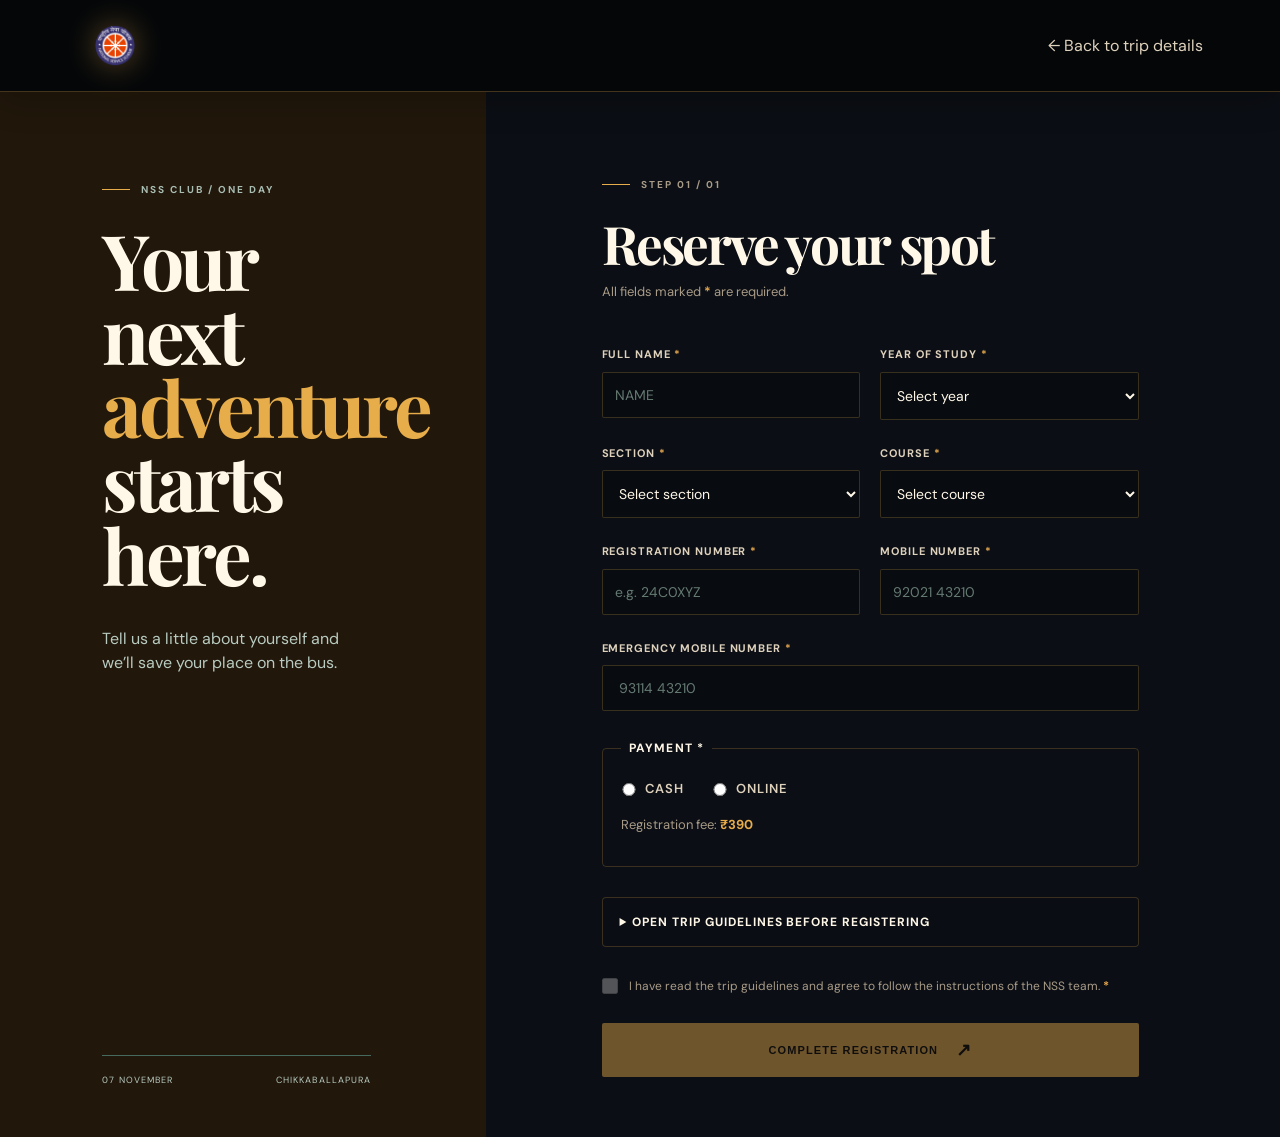
==== register.html @ 86bd32f6 "Build NSS trek registration site Co-authored-by: Copilot <223556219+Copilot@users.noreply.github.com" ====
<!DOCTYPE html>
<html lang="en">

<head>
  <meta charset="UTF-8">
  <meta name="viewport" content="width=device-width, initial-scale=1.0">
  <title>Register | NSS Chikkaballapura Trek</title>
  <link rel="preconnect" href="https://fonts.googleapis.com">
  <link rel="preconnect" href="https://fonts.gstatic.com" crossorigin>
  <link
    href="https://fonts.googleapis.com/css2?family=DM+Sans:wght@400;500;600;700&family=Playfair+Display:wght@600;700;800&display=swap"
    rel="stylesheet">
  <link rel="stylesheet" href="styles.css">
</head>

<body class="register-page">
  <header class="site-header">
    <a class="brand" href="index.html" aria-label="NSS Club home"><img class="nss-logo" src="nss_logo.webp"
        alt="National Service Scheme logo"></a>
    <a class="back-link" href="index.html">← Back to trip details</a>
  </header>
  <main class="registration-layout">
    <aside class="registration-aside">
      <p class="eyebrow eyebrow-light"><span></span> NSS CLUB / ONE DAY</p>
      <h1>Your next<br><em>adventure</em><br>starts here.</h1>
      <p>Tell us a little about yourself and we’ll save your place on the bus.</p>
      <div class="aside-bottom"><span>07 NOVEMBER</span><span>CHIKKABALLAPURA</span></div>
    </aside>
    <section class="registration-form-wrap">
      <div class="form-header">
        <p class="eyebrow"><span></span> STEP 01 / 01</p>
        <h2>Reserve your spot</h2>
        <p>All fields marked <b>*</b> are required.</p>
      </div>
      <form id="registration-form">
        <div class="form-grid">
          <label>Full name <b>*</b><input type="text" name="name" placeholder="NAME" required></label>
          <label>Year of study <b>*</b><select name="year" required>
              <option value="" disabled selected>Select year</option>
              <option>First year</option>
              <option>Second year</option>
              <option>Third year</option>
            </select></label>
          <label>Section <b>*</b><select name="section" required>
              <option value="" disabled selected>Select section</option>
              <option>A</option>
              <option>B</option>
              <option>C</option>
              <option>D</option>
              <option>E</option>
            </select></label>
          <label>Course <b>*</b><select name="course" required>
              <option value="" disabled selected>Select course</option>
              <option>BCA</option>
              <option>BBA</option>
              <option>B.Com</option>
              <option>BA</option>
            </select></label>
          <label>Registration number <b>*</b><input type="text" name="regno" placeholder="e.g. 24C0XYZ"
              required></label>
          <label>Mobile number <b>*</b><input type="tel" name="mobile" placeholder="92021 43210" required></label>
          <label class="full-width">Emergency mobile number <b>*</b><input type="tel" name="emergencyMobile"
              placeholder=" 93114 43210" required></label>
        </div>
        <fieldset class="payment-options">
          <legend>Payment <b>*</b></legend>
          <label class="payment-choice"><input type="radio" name="paymentMethod" value="Cash" required> Cash</label>
          <label class="payment-choice"><input type="radio" name="paymentMethod" value="Online" required> Online</label>
          <p class="payment-amount">Registration fee: <strong>₹390</strong></p>
          <div class="cash-message" id="cash-message" hidden>Cash payment selected. Your registration will be confirmed after the NSS team receives and verifies your payment.</div>
          <div class="online-payment" id="online-payment" hidden>
            <div class="scanner-frame"><img src="qrr.jpeg" alt="Scan this QR code to pay the registration fee"></div>
            <p>Scan to pay ₹390 using any UPI app.</p>
            <p>UPI ID: <strong>sridharsuji2015@oksbi</strong></p>
            <label>Upload payment screenshot <b>*</b><input id="payment-proof" type="file" name="paymentProof" accept="image/*"></label>
          </div>
        </fieldset>
        <details class="trip-guidelines" id="trip-guidelines">
          <summary>Open trip guidelines before registering</summary>
          <p>Carry comfortable walking shoes, water, personal medication, and a valid college ID. Follow the NSS team’s
            instructions, stay with the group, and help keep every location clean.</p>
        </details>
        <label class="check-label"><input id="guidelines-accepted" type="checkbox" required disabled><span>I have read
            the trip guidelines and agree to follow the instructions of the NSS team. <b>*</b></span></label>
        <button class="button button-primary submit-button" type="submit" disabled>Complete registration
          <span>↗</span></button>
      </form>
      <div class="success-message" id="success-message" hidden>
        <div class="success-icon">✓</div>
        <p class="eyebrow"><span></span> YOU’RE ON THE LIST</p>
        <h2>See you,<br><em id="success-name">on the trail.</em></h2>
        <p>Your registration is recorded as <strong id="success-number">Registration #—</strong> and is pending payment verification. The NSS team will confirm your place after checking the payment.</p><a
          class="text-link" href="index.html">Return to trip details <span>↗</span></a>
      </div>
    </section>
  </main>
  <script src="script.js"></script>
</body>

</html>
---- styles.css ----
:root {
    --bg: #0c1614;
    --surface: #11211d;
    --surface-2: #182b25;
    --forest: #1b5a46;
    --cream: #f2eee4;
    --gold: #e6a84e;
    --mint: #b5ccc0;
    --muted: #8ea29a;
    --line: rgba(181, 204, 192, .18);
    --shadow: 0 25px 80px rgba(0, 0, 0, .3)
}

* {
    box-sizing: border-box
}

html {
    scroll-behavior: smooth
}

body {
    margin: 0;
    background: var(--bg);
    color: var(--cream);
    font-family: "DM Sans", sans-serif;
    font-size: 16px;
    line-height: 1.5
}

body:before {
    content: "";
    position: fixed;
    inset: 0;
    pointer-events: none;
    opacity: .16;
    background-image: linear-gradient(rgba(255, 255, 255, .025) 1px, transparent 1px), linear-gradient(90deg, rgba(255, 255, 255, .025) 1px, transparent 1px);
    background-size: 50px 50px;
    mask-image: linear-gradient(to bottom, black, transparent 90%);
    z-index: -1
}

a {
    color: inherit;
    text-decoration: none
}

.site-header {
    height: 92px;
    padding: 0 6vw;
    display: flex;
    align-items: center;
    justify-content: space-between;
    border-bottom: 1px solid var(--line);
    position: relative;
    z-index: 5;
    background: rgba(12, 22, 20, .88);
    backdrop-filter: blur(16px)
}

.brand {
    display: inline-flex;
    align-items: center
}

.logo-slot {
    display: grid;
    place-items: center;
    width: 60px;
    height: 60px;
    border: 1px dashed rgba(230, 168, 78, .8);
    border-radius: 50%;
    color: var(--gold);
    font-size: 7px;
    line-height: 1.1;
    text-align: center;
    letter-spacing: .12em;
    font-weight: 700
}

.main-nav {
    display: flex;
    align-items: center;
    gap: 38px;
    font-size: 13px
}

.main-nav a:not(.nav-cta),
.back-link {
    color: var(--mint)
}

.main-nav a:not(.nav-cta):hover,
.back-link:hover {
    color: var(--gold)
}

.nav-cta {
    border: 1px solid var(--gold);
    color: var(--gold);
    padding: 12px 17px;
    border-radius: 2px
}

.nav-cta span,
.button span {
    padding-left: 18px;
    font-size: 18px
}

.menu-toggle {
    display: none;
    border: 0;
    background: none;
    font-size: 22px;
    color: var(--cream)
}

.hero {
    min-height: 650px;
    padding: 74px 6vw 112px;
    display: grid;
    grid-template-columns: 45% 55%;
    align-items: center
}

.eyebrow {
    font-size: 10px;
    letter-spacing: .2em;
    font-weight: 700;
    color: var(--muted);
    display: flex;
    align-items: center;
    gap: 11px;
    margin: 0 0 26px
}

.eyebrow span {
    height: 1px;
    width: 28px;
    background: var(--gold);
    display: inline-block
}

.hero h1,
h1,
h2 {
    font-family: "Playfair Display", serif;
    line-height: .96;
    letter-spacing: -.045em;
    margin: 0;
    font-weight: 700
}

.hero h1 {
    font-size: clamp(65px, 8vw, 130px)
}

em {
    color: var(--gold);
    font-style: normal
}

.hero-intro {
    color: var(--mint);
    max-width: 390px;
    margin: 32px 0;
    font-size: 16px
}

.hero-actions {
    display: flex;
    align-items: center;
    gap: 27px
}

.button {
    display: inline-flex;
    align-items: center;
    justify-content: center;
    padding: 16px 20px;
    border: 0;
    border-radius: 2px;
    font-size: 11px;
    font-weight: 700;
    letter-spacing: .1em;
    text-transform: uppercase;
    cursor: pointer;
    transition: transform .2s, background .2s
}

.button:hover {
    transform: translateY(-3px)
}

.button-primary {
    background: var(--gold);
    color: #17231e
}

.button-primary:hover {
    background: #f2bd69
}

.button-light {
    background: var(--cream);
    color: #13241e
}

.text-link {
    font-size: 11px;
    font-weight: 700;
    letter-spacing: .08em;
    text-transform: uppercase;
    border-bottom: 1px solid #527467;
    padding-bottom: 4px;
    color: var(--mint)
}

.text-link span {
    padding-left: 10px;
    font-size: 17px
}

.hero-art {
    height: 510px;
    position: relative;
    margin-left: 4vw
}

.hero-image {
    height: 100%;
    background: linear-gradient(125deg, rgba(13, 49, 38, .45), rgba(13, 65, 47, .05)), url("pexels-suhashanjar-34271586.jpg") center/cover;
    border-radius: 180px 180px 6px 6px;
    box-shadow: var(--shadow);
    filter: saturate(.8)
}

.floating-stamp {
    position: absolute;
    left: -38px;
    top: 43px;
    background: var(--gold);
    border-radius: 50%;
    width: 108px;
    height: 108px;
    display: flex;
    flex-direction: column;
    align-items: center;
    justify-content: center;
    color: #17382d;
    transform: rotate(-12deg);
    box-shadow: 0 9px 30px rgba(0, 0, 0, .25)
}

.floating-stamp span {
    font: 700 35px "Playfair Display"
}

.floating-stamp small {
    font-size: 8px;
    line-height: 1.1;
    letter-spacing: .1em;
    text-align: center
}

.hero-note {
    position: absolute;
    right: -27px;
    bottom: -25px;
    background: var(--forest);
    color: #dfe8e1;
    padding: 20px 24px;
    font: italic 16px "Playfair Display";
    line-height: 1.25;
    box-shadow: var(--shadow)
}

.ticker {
    overflow: hidden;
    background: var(--gold);
    color: #17382d;
    padding: 13px 0;
    font-size: 10px;
    letter-spacing: .2em;
    white-space: nowrap;
    font-weight: 700
}

.ticker-track {
    display: flex;
    justify-content: center;
    width: 100%
}

.ticker-track span {
    display: block;
    text-align: center
}

.ticker-track span[aria-hidden="true"] {
    display: none
}

.section {
    padding: 125px 8vw
}

.journey-section {
    background: var(--surface)
}

.section-heading {
    display: grid;
    grid-template-columns: 1fr 1.4fr .9fr;
    gap: 45px;
    align-items: end;
    margin-bottom: 70px
}

.section-heading h2,
.details-title h2 {
    font-size: clamp(45px, 5vw, 74px)
}

.section-heading>p:last-child {
    color: var(--muted);
    font-size: 14px;
    max-width: 270px;
    margin: 0 0 5px
}

.destination-grid {
    display: grid;
    grid-template-columns: repeat(2, 1fr);
    gap: 34px;
    max-width: 980px;
    margin: 0 auto
}

.destination-card {
    min-width: 0
}

.offset-card {
    margin-top: 78px
}

.destination-photo {
    height: 350px;
    background-size: cover;
    background-position: center;
    position: relative;
    box-shadow: 0 20px 50px rgba(0, 0, 0, .22)
}

.destination-photo:after {
    content: "";
    position: absolute;
    inset: 0;
    background: linear-gradient(0deg, rgba(5, 17, 13, .5), transparent 50%)
}

.destination-photo span {
    position: absolute;
    z-index: 1;
    top: 16px;
    left: 16px;
    color: white;
    border: 1px solid rgba(255, 255, 255, .7);
    border-radius: 50%;
    font-size: 11px;
    width: 35px;
    height: 35px;
    display: grid;
    place-items: center
}

.photo-one {
    background-image: linear-gradient(0deg, rgba(12, 50, 39, .2), transparent), url("Avalabetta.jpg")
}

.photo-two {
    background-image: linear-gradient(0deg, rgba(12, 50, 39, .2), transparent), url("1687922125-mask-group-3.avif")
}

.card-copy {
    display: flex;
    justify-content: space-between;
    gap: 16px;
    padding-top: 20px
}

.card-kicker {
    font-size: 9px;
    letter-spacing: .15em;
    color: var(--gold);
    margin: 0 0 7px
}

.card-copy h3 {
    font: 700 24px "Playfair Display";
    margin: 0
}

.card-copy>p {
    color: var(--muted);
    font-size: 12px;
    max-width: 180px;
    margin: 2px 0
}

.feature-band {
    background: #12392f;
    color: #f7f3ea;
    display: grid;
    grid-template-columns: 1fr 1fr;
    min-height: 560px
}

.feature-image {
    background: url("https://images.unsplash.com/photo-1500534623283-312aade485b7?auto=format&fit=crop&w=1200&q=85") center/cover;
    min-height: 450px;
    filter: saturate(.7)
}

.feature-copy {
    padding: 110px 10vw 90px 9vw
}

.eyebrow-light {
    color: #a9bdb3
}

.feature-copy h2,
.final-cta h2 {
    font-size: clamp(56px, 6vw, 88px)
}

.feature-copy>p:not(.eyebrow) {
    color: #c1cec6;
    max-width: 340px;
    margin: 30px 0
}

.details-section {
    display: grid;
    grid-template-columns: 1fr 1.5fr;
    gap: 15vw;
    background: var(--bg)
}

.details-list {
    padding-top: 11px
}

.detail-row {
    display: flex;
    justify-content: space-between;
    border-top: 1px solid var(--line);
    padding: 22px 0;
    gap: 20px
}

.detail-row span {
    font-size: 10px;
    letter-spacing: .15em;
    color: var(--muted)
}

.detail-row strong {
    font-size: 14px
}

.detail-row small {
    font-weight: 400;
    color: var(--muted)
}

.editable-row strong {
    color: var(--gold);
    font-weight: 500
}

.final-cta {
    text-align: center;
    background: var(--gold);
    color: #172b23;
    padding: 100px 20px
}

.final-cta .eyebrow {
    justify-content: center;
    color: #315b4b
}

.final-cta em {
    color: #315b4b
}

.final-cta .button {
    margin-top: 35px;
    background: #12392f;
    color: var(--cream)
}

.site-footer {
    padding: 26px 6vw;
    display: flex;
    justify-content: space-between;
    background: #08110f;
    color: #829a90;
    font-size: 9px;
    letter-spacing: .15em
}

.site-footer b {
    color: var(--gold);
    font-size: 15px;
    margin-left: 8px
}

.register-page {
    background: var(--surface)
}

.register-page .site-header {
    background: rgba(12, 22, 20, .95)
}

.registration-layout {
    display: grid;
    grid-template-columns: 38% 62%;
    min-height: calc(100vh - 92px)
}

.registration-aside {
    background: #12392f;
    color: #f8f2e7;
    padding: 90px 9vw 50px 8vw;
    display: flex;
    flex-direction: column
}

.registration-aside h1 {
    font-size: clamp(56px, 6vw, 88px)
}

.registration-aside>p:not(.eyebrow) {
    color: #b9cbc1;
    max-width: 270px;
    margin-top: 35px
}

.aside-bottom {
    margin-top: auto;
    display: flex;
    justify-content: space-between;
    font-size: 9px;
    letter-spacing: .12em;
    color: #b9cbc1;
    border-top: 1px solid #466b5e;
    padding-top: 18px
}

.registration-form-wrap {
    padding: 85px 11vw 60px 9vw;
    max-width: 820px
}

.form-header h2 {
    font-size: 53px;
    margin-bottom: 13px
}

.form-header>p:last-child {
    color: var(--muted);
    font-size: 13px
}

.form-header b,
label b {
    color: #e6a84e
}

.form-grid {
    display: grid;
    grid-template-columns: 1fr 1fr;
    gap: 25px 20px;
    margin-top: 45px
}

label {
    font-size: 11px;
    letter-spacing: .08em;
    text-transform: uppercase;
    color: var(--mint);
    font-weight: 700
}

label span {
    font-weight: 400;
    color: var(--muted);
    text-transform: none;
    letter-spacing: 0
}

input,
select,
textarea {
    display: block;
    width: 100%;
    margin-top: 9px;
    border: 1px solid var(--line);
    background: #0c1916;
    border-radius: 2px;
    padding: 13px 12px;
    font: 14px "DM Sans";
    color: var(--cream);
    outline: none
}

select option {
    background: #11211d
}

textarea {
    resize: vertical
}

input::placeholder,
textarea::placeholder {
    color: #657a71
}

input:focus,
select:focus,
textarea:focus {
    border-color: var(--gold);
    box-shadow: 0 0 0 2px rgba(230, 168, 78, .13)
}

.full-width {
    grid-column: 1/-1
}

.check-label {
    display: flex;
    gap: 11px;
    align-items: flex-start;
    text-transform: none;
    letter-spacing: 0;
    font-size: 12px;
    line-height: 1.5;
    margin: 30px 0 28px;
    color: var(--muted);
    font-weight: 400
}

.check-label input {
    width: 16px;
    height: 16px;
    margin: 1px 0 0;
    accent-color: var(--gold);
    flex: none
}

.check-label a {
    text-decoration: underline;
    color: var(--cream)
}

.submit-button {
    width: 100%
}

.trip-guidelines {
    margin: 30px 0 18px;
    border: 1px solid var(--line);
    background: rgba(20, 51, 42, .42);
    border-radius: 4px;
    color: var(--mint)
}

.trip-guidelines summary {
    padding: 15px 17px;
    color: var(--cream);
    cursor: pointer;
    font-size: 12px;
    font-weight: 700;
    letter-spacing: .08em;
    text-transform: uppercase
}

.trip-guidelines p {
    margin: 0;
    padding: 0 17px 17px;
    color: var(--muted);
    font-size: 13px
}

.check-label input:disabled {
    cursor: not-allowed;
    opacity: .45
}

.submit-button:disabled {
    cursor: not-allowed;
    opacity: .45;
    box-shadow: none;
    transform: none
}

.payment-options {
    margin: 28px 0 20px;
    padding: 18px;
    border: 1px solid var(--line);
    border-radius: 4px
}

.payment-options legend {
    padding: 0 8px;
    color: var(--cream);
    font-size: 12px;
    font-weight: 700;
    letter-spacing: .1em;
    text-transform: uppercase
}

.payment-choice {
    display: inline-flex;
    align-items: center;
    width: auto;
    margin: 4px 24px 12px 0;
    color: var(--mint);
    font-size: 13px;
    font-weight: 600
}

.payment-choice input {
    width: 16px;
    margin: 0 8px 0 0
}

.payment-amount {
    margin: 4px 0 14px;
    color: var(--muted);
    font-size: 13px
}

.payment-amount strong,
.online-payment strong {
    color: var(--gold)
}

.cash-message {
    padding: 12px;
    border-left: 2px solid var(--gold);
    background: rgba(231, 173, 75, .08);
    color: var(--mint);
    font-size: 13px
}

.online-payment {
    padding-top: 8px;
    color: var(--muted);
    font-size: 13px
}

.scanner-frame {
    width: min(220px, 100%);
    aspect-ratio: 1;
    overflow: hidden;
    margin: 0 auto 14px;
    background: #fff;
    border-radius: 4px
}

.online-payment img {
    display: block;
    width: 100%;
    height: 100%;
    object-fit: contain;
    transform: scale(1.65)
}

.online-payment label {
    display: block;
    margin-top: 16px
}

.online-payment input[type="file"] {
    margin-top: 9px
}

.success-message {
    padding: 80px 0
}

.success-icon {
    width: 56px;
    height: 56px;
    background: var(--gold);
    color: #183d30;
    border-radius: 50%;
    display: grid;
    place-items: center;
    font-size: 25px;
    margin-bottom: 35px
}

.success-message h2 {
    font-size: 67px
}

.success-message>p:not(.eyebrow) {
    color: var(--muted);
    max-width: 380px;
    margin: 25px 0 32px
}

@media(max-width:800px) {
    .site-header {
        height: 78px;
        padding: 0 6vw
    }

    .main-nav {
        display: none
    }

    .main-nav.is-open {
        display: flex;
        position: absolute;
        top: 78px;
        left: 0;
        right: 0;
        padding: 22px 7vw;
        flex-direction: column;
        align-items: stretch;
        gap: 18px;
        background: #0c1614;
        border-bottom: 1px solid var(--line);
        box-shadow: var(--shadow)
    }

    .main-nav.is-open .nav-cta {
        text-align: center
    }

    .menu-toggle {
        display: block
    }

    .hero {
        display: block;
        padding: 55px 7vw 70px
    }

    .hero h1 {
        font-size: 76px
    }

    .hero-art {
        height: 420px;
        margin: 65px 0 0
    }

    .hero-note {
        right: -10px
    }

    .section {
        padding: 80px 7vw
    }

    .section-heading {
        display: block;
        margin-bottom: 50px
    }

    .section-heading h2 {
        margin: 20px 0
    }

    .destination-grid {
        display: block
    }

    .destination-card,
    .offset-card {
        margin: 0 0 48px
    }

    .destination-photo {
        height: 360px
    }

    .feature-band {
        display: block
    }

    .feature-image {
        height: 330px;
        min-height: 0
    }

    .feature-copy {
        padding: 75px 10vw
    }

    .details-section {
        display: block
    }

    .details-title {
        margin-bottom: 45px
    }

    .registration-layout {
        display: block
    }

    .registration-aside {
        min-height: 500px;
        padding: 65px 9vw 40px
    }

    .registration-form-wrap {
        padding: 65px 8vw
    }

    .form-grid {
        grid-template-columns: 1fr
    }

    .full-width {
        grid-column: auto
    }

    .site-footer {
        padding: 22px 6vw
    }

    .site-footer span:last-child {
        display: none
    }
}

@media(max-width:450px) {
    .hero h1 {
        font-size: 62px
    }

    .hero-art {
        height: 350px
    }

    .floating-stamp {
        left: -15px
    }

    .hero-note {
        font-size: 13px;
        padding: 15px
    }

    .card-copy {
        display: block
    }

    .card-copy>p {
        margin-top: 12px
    }

    .registration-aside h1 {
        font-size: 60px
    }
}

/* Polished theme and responsive finishing touches */
:root {
    --bg: #071412;
    --surface: #0d211c;
    --surface-2: #14332a;
    --forest: #1d6b52;
    --cream: #f7f2e8;
    --gold: #f2ad45;
    --mint: #c0d6cc;
    --muted: #91aaa0;
    --line: rgba(192, 214, 204, .2);
    --shadow: 0 24px 70px rgba(0, 0, 0, .42)
}

body {
    overflow-x: hidden;
    background:
        radial-gradient(circle at 75% 12%, rgba(29, 107, 82, .18), transparent 28rem),
        var(--bg)
}

.site-header {
    min-height: 92px;
    border-bottom-color: rgba(242, 173, 69, .22);
    box-shadow: 0 8px 35px rgba(0, 0, 0, .2)
}

.brand {
    position: relative;
    z-index: 1
}

.nss-logo {
    display: block;
    width: 60px;
    height: 60px;
    object-fit: contain;
    border-radius: 50%;
    filter: drop-shadow(0 0 12px rgba(242, 173, 69, .3));
    transition: transform .25s ease, filter .25s ease
}

.brand:hover .nss-logo {
    transform: scale(1.06) rotate(3deg);
    filter: drop-shadow(0 0 18px rgba(242, 173, 69, .55))
}

.main-nav a:not(.nav-cta),
.back-link {
    transition: color .2s ease, text-shadow .2s ease
}

.main-nav a:not(.nav-cta):hover,
.back-link:hover {
    color: var(--gold);
    text-shadow: 0 0 16px rgba(242, 173, 69, .42)
}

.nav-cta,
.button-primary {
    box-shadow: 0 0 0 rgba(242, 173, 69, 0);
    transition: transform .2s ease, background .2s ease, box-shadow .2s ease
}

.nav-cta:hover,
.button-primary:hover {
    box-shadow: 0 0 24px rgba(242, 173, 69, .3)
}

.hero-image,
.destination-photo,
.feature-image {
    box-shadow: 0 20px 55px rgba(0, 0, 0, .42), 0 0 30px rgba(29, 107, 82, .16)
}

.floating-stamp {
    box-shadow: 0 10px 35px rgba(0, 0, 0, .35), 0 0 26px rgba(242, 173, 69, .22)
}

.hero-note {
    box-shadow: 0 14px 35px rgba(0, 0, 0, .34), 0 0 22px rgba(29, 107, 82, .25)
}

.menu-toggle {
    padding: 8px;
    cursor: pointer;
    border-radius: 6px;
    transition: color .2s ease, background .2s ease
}

.menu-toggle:hover {
    color: var(--gold);
    background: rgba(242, 173, 69, .1)
}

@media(max-width:800px) {
    .site-header {
        min-height: 76px;
        height: 76px
    }

    .nss-logo {
        width: 50px;
        height: 50px
    }

    .main-nav.is-open {
        top: 76px;
        padding: 24px 7vw 28px;
        background: rgba(7, 20, 18, .97);
        backdrop-filter: blur(18px);
        box-shadow: 0 18px 35px rgba(0, 0, 0, .35), 0 0 25px rgba(29, 107, 82, .16)
    }

    .hero h1 {
        font-size: clamp(3.8rem, 13vw, 6rem)
    }

    .hero-intro {
        max-width: 34rem
    }

    .hero-actions {
        flex-wrap: wrap
    }

    .hero-art {
        width: 100%;
        max-width: 620px;
        margin-inline: auto
    }

    .destination-grid {
        max-width: 620px;
        margin-inline: auto
    }

    .destination-photo {
        height: clamp(260px, 55vw, 360px)
    }

    .card-copy {
        align-items: flex-start
    }

    .details-list {
        width: 100%
    }

    .detail-row {
        align-items: baseline
    }
}

@media(max-width:450px) {
    .section,
    .hero {
        padding-left: 6vw;
        padding-right: 6vw
    }

    .hero {
        padding-top: 44px
    }

    .hero h1 {
        font-size: clamp(3.3rem, 16vw, 4.5rem)
    }

    .hero-intro {
        font-size: 14px
    }

    .hero-actions {
        align-items: stretch;
        flex-direction: column;
        gap: 18px
    }

    .hero-actions .button,
    .hero-actions .text-link {
        width: fit-content
    }

    .hero-art {
        height: 330px;
        margin-top: 52px
    }

    .hero-note {
        right: -4px;
        bottom: -18px;
        max-width: 150px
    }

    .floating-stamp {
        width: 86px;
        height: 86px;
        left: -10px;
        top: 22px
    }

    .floating-stamp span {
        font-size: 28px
    }

    .destination-photo {
        height: 270px
    }

    .card-copy h3 {
        font-size: 22px
    }

    .detail-row {
        display: block;
        padding: 17px 0
    }

    .detail-row strong {
        display: block;
        margin-top: 5px;
        font-size: 13px
    }

    .site-footer {
        gap: 12px;
        flex-wrap: wrap
    }
}

/* Black and gold theme */
:root {
    --bg: #050608;
    --surface: #0b0e14;
    --surface-2: #111722;
    --forest: #24190b;
    --cream: #fff8e8;
    --gold: #e7ad4b;
    --mint: #dfd2bd;
    --muted: #a89b87;
    --line: rgba(231, 173, 75, .22);
    --shadow: 0 25px 80px rgba(0, 0, 0, .58)
}

body {
    background:
        radial-gradient(circle at 78% 10%, rgba(231, 173, 75, .1), transparent 28rem),
        var(--bg)
}

.site-header,
.register-page .site-header {
    background: rgba(5, 6, 8, .92);
    border-bottom-color: rgba(231, 173, 75, .28)
}

.logo-slot {
    border-color: rgba(231, 173, 75, .8)
}

.hero-image {
    background: linear-gradient(125deg, rgba(3, 8, 20, .55), rgba(8, 40, 62, .08)), url("pexels-suhashanjar-34271586.jpg") center/cover
}

.floating-stamp {
    background: var(--gold);
    color: #061017;
    box-shadow: 0 10px 35px rgba(0, 0, 0, .45), 0 0 28px rgba(231, 173, 75, .28)
}

.hero-note {
    background: #3a2810;
    box-shadow: 0 14px 35px rgba(0, 0, 0, .45), 0 0 24px rgba(231, 173, 75, .18)
}

.ticker,
.final-cta {
    background: var(--gold);
    color: #061017
}

.photo-one,
.photo-two {
    background-image: linear-gradient(0deg, rgba(2, 7, 17, .34), transparent), var(--destination-image)
}

.photo-one {
    --destination-image: url("Avalabetta.jpg")
}

.photo-two {
    --destination-image: url("1687922125-mask-group-3.avif")
}

.feature-band,
.registration-aside {
    background: #21170b
}

.feature-copy,
.registration-aside {
    color: var(--cream)
}

.final-cta em,
.final-cta .eyebrow {
    color: #073e59
}

.site-footer {
    background: #020305;
    color: #75879a
}

input,
select,
textarea {
    background: #080b10
}

.trip-guidelines,
.main-nav.is-open {
    background: rgba(11, 14, 20, .96)
}

.nss-logo {
    width: 76px;
    height: 76px;
    filter: drop-shadow(0 0 16px rgba(231, 173, 75, .42))
}

.brand:hover .nss-logo {
    filter: drop-shadow(0 0 25px rgba(231, 173, 75, .72))
}

.nav-cta,
.button-primary {
    box-shadow: 0 0 0 rgba(84, 217, 255, 0)
}

.nav-cta:hover,
.button-primary:hover {
    box-shadow: 0 0 25px rgba(231, 173, 75, .38)
}

.button-primary,
.nav-cta {
    color: #171006
}

.nav-cta {
    color: var(--gold)
}

@media(max-width:800px) {
    .nss-logo {
        width: 62px;
        height: 62px
    }
}
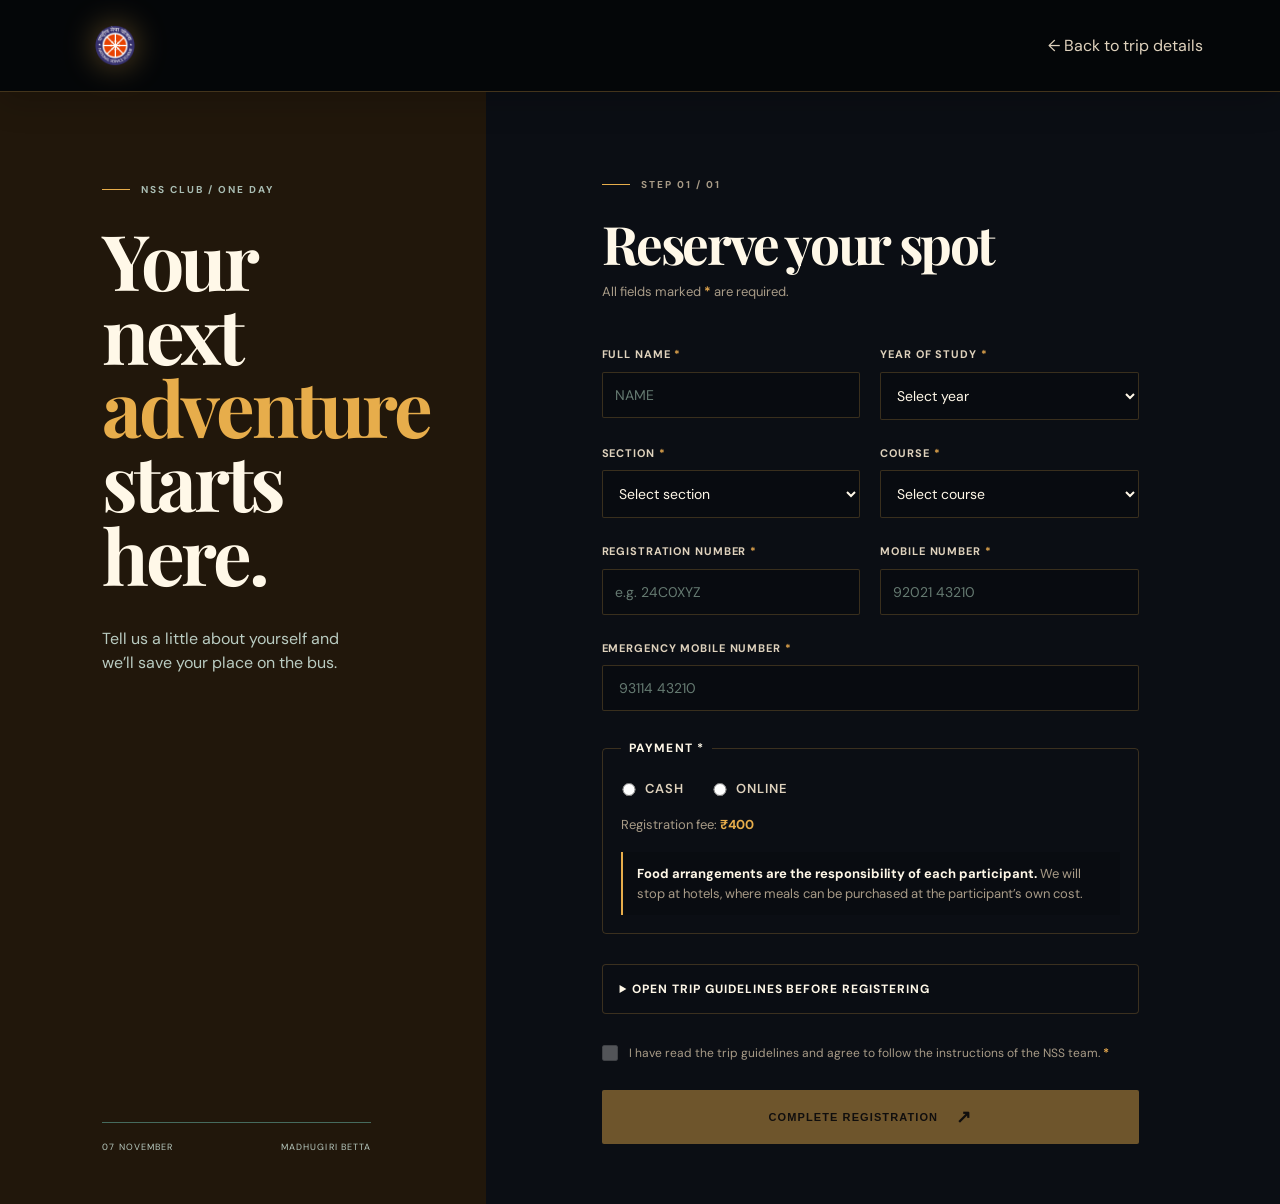
==== commit 7d12d66a: "Improve trek registration flow Co-authored-by: Copilot <223556219+Copilot@users.noreply.github.com>" ====
--- a/register.html
+++ b/register.html
@@ -4,7 +4,7 @@
 <head>
   <meta charset="UTF-8">
   <meta name="viewport" content="width=device-width, initial-scale=1.0">
-  <title>Register | NSS Chikkaballapura Trek</title>
+  <title>Register | Madhugiri Betta Trek</title>
   <link rel="preconnect" href="https://fonts.googleapis.com">
   <link rel="preconnect" href="https://fonts.gstatic.com" crossorigin>
   <link
@@ -24,7 +24,7 @@
       <p class="eyebrow eyebrow-light"><span></span> NSS CLUB / ONE DAY</p>
       <h1>Your next<br><em>adventure</em><br>starts here.</h1>
       <p>Tell us a little about yourself and we’ll save your place on the bus.</p>
-      <div class="aside-bottom"><span>07 NOVEMBER</span><span>CHIKKABALLAPURA</span></div>
+      <div class="aside-bottom"><span>07 NOVEMBER</span><span>MADHUGIRI BETTA</span></div>
     </aside>
     <section class="registration-form-wrap">
       <div class="form-header">
@@ -66,19 +66,46 @@
           <legend>Payment <b>*</b></legend>
           <label class="payment-choice"><input type="radio" name="paymentMethod" value="Cash" required> Cash</label>
           <label class="payment-choice"><input type="radio" name="paymentMethod" value="Online" required> Online</label>
-          <p class="payment-amount">Registration fee: <strong>₹390</strong></p>
+          <p class="payment-amount">Registration fee: <strong>₹400</strong></p>
           <div class="cash-message" id="cash-message" hidden>Cash payment selected. Your registration will be confirmed after the NSS team receives and verifies your payment.</div>
           <div class="online-payment" id="online-payment" hidden>
-            <div class="scanner-frame"><img src="qrr.jpeg" alt="Scan this QR code to pay the registration fee"></div>
-            <p>Scan to pay ₹390 using any UPI app.</p>
-            <p>UPI ID: <strong>sridharsuji2015@oksbi</strong></p>
+            <p>Scan either QR code or tap a UPI ID to pay ₹400 using PhonePe, Google Pay, or any other UPI app.</p>
+            <div class="payment-accounts">
+              <div class="payment-account">
+                <div class="scanner-frame"><img class="first-qr" src="qrr.jpeg" alt="QR code for sridharvw20@ybl"></div>
+                <p>UPI ID: <a class="upi-link" href="upi://pay?pa=sridharvw20%40ybl&amp;pn=NSS%20Trek&amp;am=400&amp;cu=INR">sridharvw20@ybl</a></p>
+              </div>
+              <div class="payment-account">
+                <div class="scanner-frame"><img src="qrr2.jpeg" alt="QR code for nayan.vananjakar@okicici"></div>
+                <p>UPI ID: <a class="upi-link" href="upi://pay?pa=nayan.vananjakar%40okicici&amp;pn=NSS%20Trek&amp;am=400&amp;cu=INR">nayan.vananjakar@okicici</a></p>
+              </div>
+            </div>
             <label>Upload payment screenshot <b>*</b><input id="payment-proof" type="file" name="paymentProof" accept="image/*"></label>
           </div>
+          <p class="food-notice"><strong>Food arrangements are the responsibility of each participant.</strong> We
+            will stop at hotels, where meals can be purchased at the participant’s own cost.</p>
         </fieldset>
         <details class="trip-guidelines" id="trip-guidelines">
           <summary>Open trip guidelines before registering</summary>
-          <p>Carry comfortable walking shoes, water, personal medication, and a valid college ID. Follow the NSS team’s
-            instructions, stay with the group, and help keep every location clean.</p>
+          <ul>
+            <li>Madhugiri Betta has steep stone steps, rocky slopes, and exposed sections.</li>
+            <li><strong>Wear shoes with strong grip.</strong></li>
+            <li><strong>Carry water bottles</strong>, personal medication, snacks, sun protection, hat/cap, and a valid college
+              ID.</li>
+            <li><strong>Do not climb wet rocks.</strong></li>
+            <li><strong>Stay with the NSS team and follow instructions.</strong></li>
+            <li>Help keep the fort and trail clean.</li>
+          </ul>
+          <div class="trip-notes">
+            <p><strong>Important notes:</strong></p>
+            <ul>
+              <li>Participation is voluntary and at your own risk.</li>
+              <li>Participants are responsible for their own health, belongings, and personal safety during the trip.</li>
+              <li>The NSS team and organizers are not responsible for injuries, illness, loss, or damage resulting
+                from failure to follow the guidelines or from the natural risks of the trek.</li>
+              <li>Inform the NSS team in advance about any medical condition, allergy, or medication requirement.</li>
+            </ul>
+          </div>
         </details>
         <label class="check-label"><input id="guidelines-accepted" type="checkbox" required disabled><span>I have read
             the trip guidelines and agree to follow the instructions of the NSS team. <b>*</b></span></label>
--- a/styles.css
+++ b/styles.css
@@ -207,6 +207,72 @@
     color: #13241e
 }
 
+.welcome-guide {
+    width: min(560px, calc(100% - 32px));
+    padding: 0;
+    border: 1px solid var(--line);
+    border-radius: 6px;
+    background: var(--bg);
+    color: var(--cream);
+    box-shadow: 0 24px 80px rgba(0, 0, 0, .45)
+}
+
+.welcome-guide::backdrop {
+    background: rgba(7, 15, 12, .72);
+    backdrop-filter: blur(4px)
+}
+
+.welcome-guide-content {
+    padding: 36px
+}
+
+.welcome-guide h2 {
+    margin: 10px 0 24px;
+    font-size: clamp(34px, 6vw, 54px)
+}
+
+.welcome-guide ol {
+    margin: 0;
+    padding-left: 24px;
+    color: var(--muted);
+    font-size: 14px;
+    line-height: 1.65
+}
+
+.welcome-guide li {
+    padding-left: 7px;
+    margin-bottom: 8px
+}
+
+.welcome-guide strong {
+    color: var(--cream)
+}
+
+.welcome-guide-note {
+    margin: 20px 0 24px;
+    color: var(--mint);
+    font-size: 13px
+}
+
+.welcome-guide-thanks {
+    margin: 0 0 24px;
+    color: var(--gold);
+    font-family: "Playfair Display", serif;
+    font-size: 16px;
+    line-height: 1.5
+}
+
+.welcome-guide-thanks span {
+    color: var(--muted);
+    font-family: "DM Sans", sans-serif;
+    font-size: 12px
+}
+
+.welcome-guide-close {
+    width: 100%;
+    justify-content: center
+}
+
 .text-link {
     font-size: 11px;
     font-weight: 700;
@@ -230,7 +296,7 @@
 
 .hero-image {
     height: 100%;
-    background: linear-gradient(125deg, rgba(13, 49, 38, .45), rgba(13, 65, 47, .05)), url("pexels-suhashanjar-34271586.jpg") center/cover;
+    background: linear-gradient(125deg, rgba(13, 49, 38, .45), rgba(13, 65, 47, .05)), url("kMl_ihs1fbZ3I3Nux2MXdcy9mcnY4hZsefY8jQCHSdnbv0z-Bdd69QMOXIUyVgeBdfE7__CKq7n31Y-1jxkw53X43QeflDYEUKmFAoKUv0h8RXEk-XxOM1gBhjfE-S6aUcoSDmQ0IroZH0jrPuyhu3qWNr5YmOC7homaU9htjnY.jpg") center/cover;
     border-radius: 180px 180px 6px 6px;
     box-shadow: var(--shadow);
     filter: saturate(.8)
@@ -332,9 +398,9 @@
 
 .destination-grid {
     display: grid;
-    grid-template-columns: repeat(2, 1fr);
+    grid-template-columns: minmax(0, 1fr);
     gap: 34px;
-    max-width: 980px;
+    max-width: 700px;
     margin: 0 auto
 }
 
@@ -377,7 +443,7 @@
 }
 
 .photo-one {
-    background-image: linear-gradient(0deg, rgba(12, 50, 39, .2), transparent), url("Avalabetta.jpg")
+    background-image: linear-gradient(0deg, rgba(12, 50, 39, .2), transparent), url("PjIcWy-kFp2VyKe7miOa6AfQ8YUg49d0cmJ9pnVLsZKkY8_qrQwzHJOMPymDwa_aBqwWOQXO0M6-JitwSBsB3BceygvMEM3g59KOpp5N2eyN0zJNMgDw-HdEJPrQ7Pr-JsTY46K7qjPjyukGelXh_-EZdT5kd7Gq87HgUSSbndeESIbqqcUEt0m--tdH0ML7.jpg")
 }
 
 .photo-two {
@@ -657,6 +723,19 @@
     font-weight: 400
 }
 
+.food-notice {
+    margin: 18px 0 0;
+    padding: 12px 14px;
+    border-left: 2px solid var(--gold);
+    background: rgba(0, 0, 0, .12);
+    color: var(--muted);
+    font-size: 13px
+}
+
+.food-notice strong {
+    color: var(--cream)
+}
+
 .check-label input {
     width: 16px;
     height: 16px;
@@ -692,11 +771,35 @@
     text-transform: uppercase
 }
 
-.trip-guidelines p {
+.trip-guidelines ul {
     margin: 0;
-    padding: 0 17px 17px;
+    padding: 0 17px 17px 35px;
     color: var(--muted);
     font-size: 13px
+}
+
+.trip-guidelines strong {
+    color: var(--cream)
+}
+
+.trip-notes {
+    margin: 0 17px 17px;
+    padding: 13px 14px 1px;
+    border-left: 2px solid var(--gold);
+    background: rgba(0, 0, 0, .12)
+}
+
+.trip-notes p {
+    margin: 0 0 8px;
+    color: var(--cream);
+    font-size: 12px;
+    font-weight: 700;
+    text-transform: uppercase
+}
+
+.trip-notes ul {
+    padding: 0 0 12px 18px;
+    font-size: 12px
 }
 
 .check-label input:disabled {
@@ -767,8 +870,20 @@
     font-size: 13px
 }
 
+.payment-accounts {
+    display: grid;
+    grid-template-columns: repeat(2, minmax(0, 1fr));
+    gap: 24px;
+    margin-top: 14px
+}
+
+.payment-account {
+    min-width: 0;
+    text-align: center
+}
+
 .scanner-frame {
-    width: min(220px, 100%);
+    width: min(280px, 100%);
     aspect-ratio: 1;
     overflow: hidden;
     margin: 0 auto 14px;
@@ -781,7 +896,23 @@
     width: 100%;
     height: 100%;
     object-fit: contain;
-    transform: scale(1.65)
+    transform: scale(1.70)
+}
+
+.online-payment .first-qr {
+    transform: scale(2.75)
+}
+
+.payment-account p {
+    margin: 0
+}
+
+.upi-link {
+    color: var(--gold);
+    font-weight: 700;
+    text-decoration: underline;
+    text-underline-offset: 3px;
+    overflow-wrap: anywhere
 }
 
 .online-payment label {
@@ -791,6 +922,48 @@
 
 .online-payment input[type="file"] {
     margin-top: 9px
+}
+
+@media (max-width: 560px) {
+    .ticker {
+        padding: 12px 6vw;
+        white-space: normal;
+        text-align: center;
+        line-height: 1.45
+    }
+
+    .ticker-track {
+        display: block
+    }
+
+    .ticker-track span {
+        width: 100%;
+        overflow-wrap: anywhere
+    }
+
+    .payment-accounts {
+        grid-template-columns: 1fr;
+        gap: 18px
+    }
+
+    .payment-options {
+        padding: 14px
+    }
+
+    .payment-choice {
+        margin-right: 14px
+    }
+
+    .trip-guidelines ul {
+        padding-right: 14px;
+        padding-left: 30px;
+        overflow-wrap: anywhere
+    }
+
+    .trip-notes {
+        margin-right: 14px;
+        margin-left: 14px
+    }
 }
 
 .success-message {
@@ -1240,7 +1413,7 @@
 }
 
 .hero-image {
-    background: linear-gradient(125deg, rgba(3, 8, 20, .55), rgba(8, 40, 62, .08)), url("pexels-suhashanjar-34271586.jpg") center/cover
+    background: linear-gradient(125deg, rgba(3, 8, 20, .55), rgba(8, 40, 62, .08)), url("kMl_ihs1fbZ3I3Nux2MXdcy9mcnY4hZsefY8jQCHSdnbv0z-Bdd69QMOXIUyVgeBdfE7__CKq7n31Y-1jxkw53X43QeflDYEUKmFAoKUv0h8RXEk-XxOM1gBhjfE-S6aUcoSDmQ0IroZH0jrPuyhu3qWNr5YmOC7homaU9htjnY.jpg") center/cover
 }
 
 .floating-stamp {
@@ -1266,7 +1439,7 @@
 }
 
 .photo-one {
-    --destination-image: url("Avalabetta.jpg")
+    --destination-image: url("PjIcWy-kFp2VyKe7miOa6AfQ8YUg49d0cmJ9pnVLsZKkY8_qrQwzHJOMPymDwa_aBqwWOQXO0M6-JitwSBsB3BceygvMEM3g59KOpp5N2eyN0zJNMgDw-HdEJPrQ7Pr-JsTY46K7qjPjyukGelXh_-EZdT5kd7Gq87HgUSSbndeESIbqqcUEt0m--tdH0ML7.jpg")
 }
 
 .photo-two {
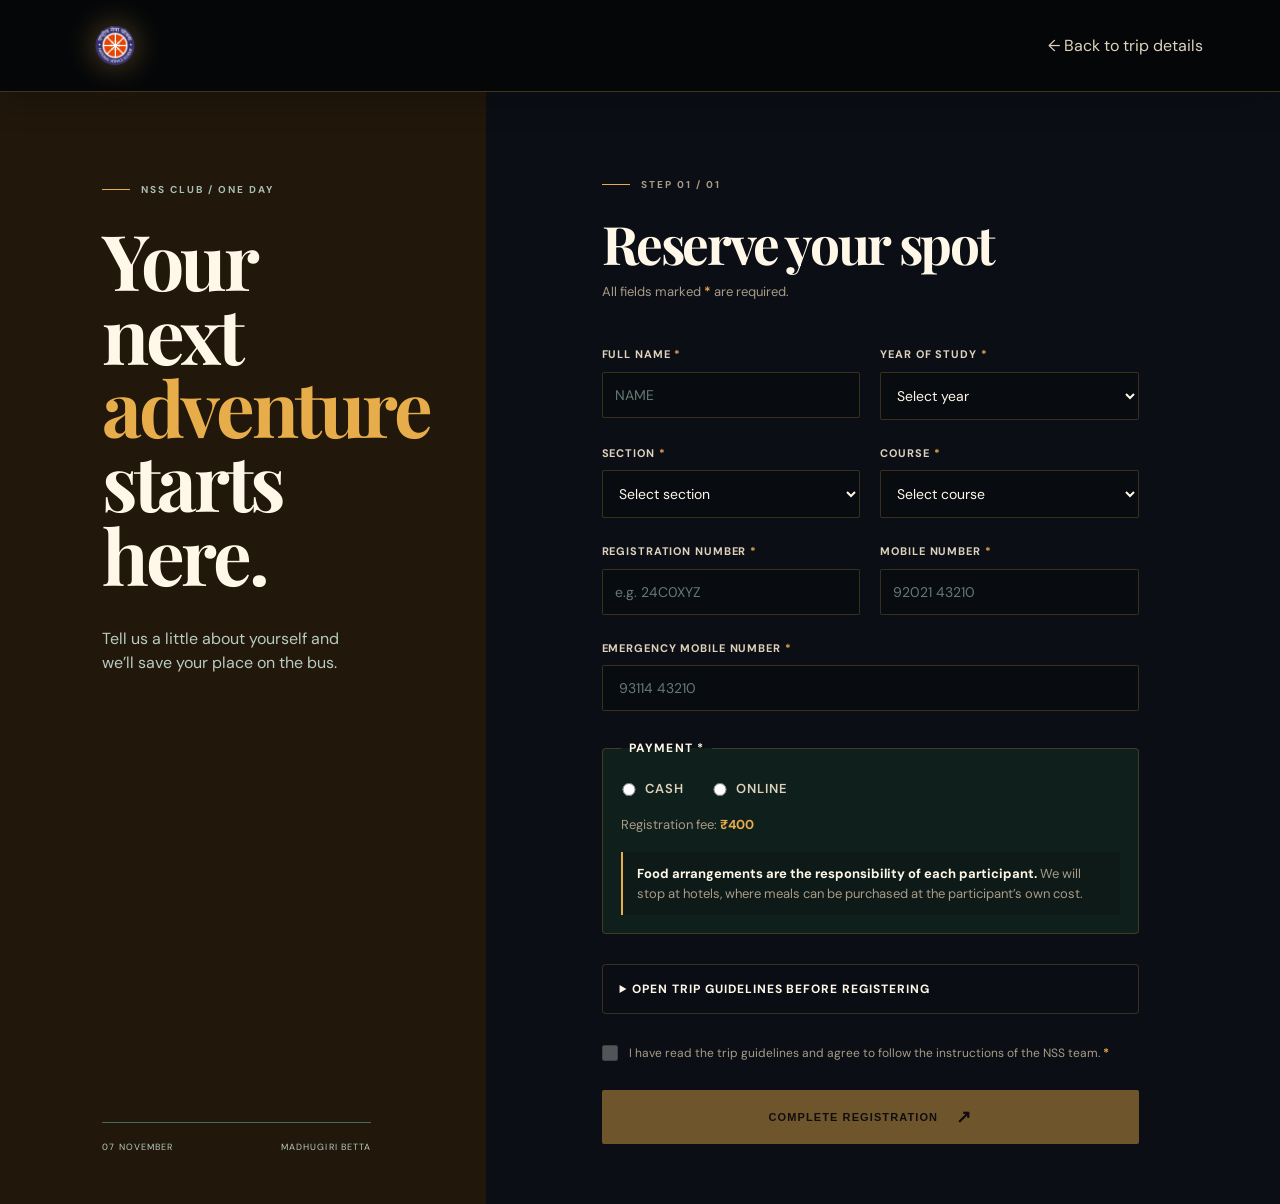
==== commit cc189c9d: "Update second payment QR code Co-authored-by: Copilot <223556219+Copilot@users.noreply.github.com>" ====
--- a/register.html
+++ b/register.html
@@ -73,11 +73,19 @@
             <div class="payment-accounts">
               <div class="payment-account">
                 <div class="scanner-frame"><img class="first-qr" src="qrr.jpeg" alt="QR code for sridharvw20@ybl"></div>
-                <p>UPI ID: <a class="upi-link" href="upi://pay?pa=sridharvw20%40ybl&amp;pn=NSS%20Trek&amp;am=400&amp;cu=INR">sridharvw20@ybl</a></p>
+                <p>UPI ID: <strong>sridharvw20@ybl</strong></p>
+                <div class="payment-links">
+                  <a class="upi-link" href="intent://pay?pa=sridharvw20%40ybl&amp;pn=NSS%20Trek&amp;am=400&amp;cu=INR#Intent;scheme=upi;package=com.google.android.apps.nbu.paisa.user;end">Google Pay</a>
+                  <a class="upi-link" href="intent://pay?pa=sridharvw20%40ybl&amp;pn=NSS%20Trek&amp;am=400&amp;cu=INR#Intent;scheme=upi;package=com.phonepe.app;end">PhonePe</a>
+                </div>
               </div>
               <div class="payment-account">
-                <div class="scanner-frame"><img src="qrr2.jpeg" alt="QR code for nayan.vananjakar@okicici"></div>
-                <p>UPI ID: <a class="upi-link" href="upi://pay?pa=nayan.vananjakar%40okicici&amp;pn=NSS%20Trek&amp;am=400&amp;cu=INR">nayan.vananjakar@okicici</a></p>
+                <div class="scanner-frame"><img src="nayan2.jpeg" alt="QR code for nayan.vananjakar@okicici"></div>
+                <p>UPI ID: <strong>nayan.vananjakar@okicici</strong></p>
+                <div class="payment-links">
+                  <a class="upi-link" href="intent://pay?pa=nayan.vananjakar%40okicici&amp;pn=NSS%20Trek&amp;am=400&amp;cu=INR#Intent;scheme=upi;package=com.google.android.apps.nbu.paisa.user;end">Google Pay</a>
+                  <a class="upi-link" href="intent://pay?pa=nayan.vananjakar%40okicici&amp;pn=NSS%20Trek&amp;am=400&amp;cu=INR#Intent;scheme=upi;package=com.phonepe.app;end">PhonePe</a>
+                </div>
               </div>
             </div>
             <label>Upload payment screenshot <b>*</b><input id="payment-proof" type="file" name="paymentProof" accept="image/*"></label>
--- a/styles.css
+++ b/styles.css
@@ -818,7 +818,8 @@
     margin: 28px 0 20px;
     padding: 18px;
     border: 1px solid var(--line);
-    border-radius: 4px
+    border-radius: 4px;
+    background: rgba(17, 33, 29, .92)
 }
 
 .payment-options legend {
@@ -867,7 +868,11 @@
 .online-payment {
     padding-top: 8px;
     color: var(--muted);
-    font-size: 13px
+    font-size: 13px;
+    background: rgba(255, 255, 255, .02);
+    border: 1px solid rgba(192, 214, 204, .12);
+    border-radius: 10px;
+    padding: 16px 14px
 }
 
 .payment-accounts {
@@ -887,8 +892,10 @@
     aspect-ratio: 1;
     overflow: hidden;
     margin: 0 auto 14px;
-    background: #fff;
-    border-radius: 4px
+    background: #f7f2eb;
+    border-radius: 8px;
+    border: 1px solid rgba(17, 33, 29, .15);
+    box-shadow: inset 0 0 0 1px rgba(17, 33, 29, .08)
 }
 
 .online-payment img {
@@ -907,6 +914,14 @@
     margin: 0
 }
 
+.payment-links {
+    display: flex;
+    justify-content: center;
+    gap: 14px;
+    margin-top: 10px;
+    flex-wrap: wrap
+}
+
 .upi-link {
     color: var(--gold);
     font-weight: 700;
@@ -917,11 +932,18 @@
 
 .online-payment label {
     display: block;
-    margin-top: 16px
+    margin-top: 16px;
+    color: var(--mint);
+    font-size: 11px;
+    letter-spacing: .08em;
+    text-transform: uppercase
 }
 
 .online-payment input[type="file"] {
-    margin-top: 9px
+    margin-top: 9px;
+    padding: 11px 12px;
+    border-radius: 8px;
+    background: rgba(12, 25, 22, .75)
 }
 
 @media (max-width: 560px) {
@@ -952,6 +974,14 @@
 
     .payment-choice {
         margin-right: 14px
+    }
+
+    .online-payment {
+        padding: 14px 12px
+    }
+
+    .scanner-frame {
+        width: min(100%, 320px)
     }
 
     .trip-guidelines ul {
